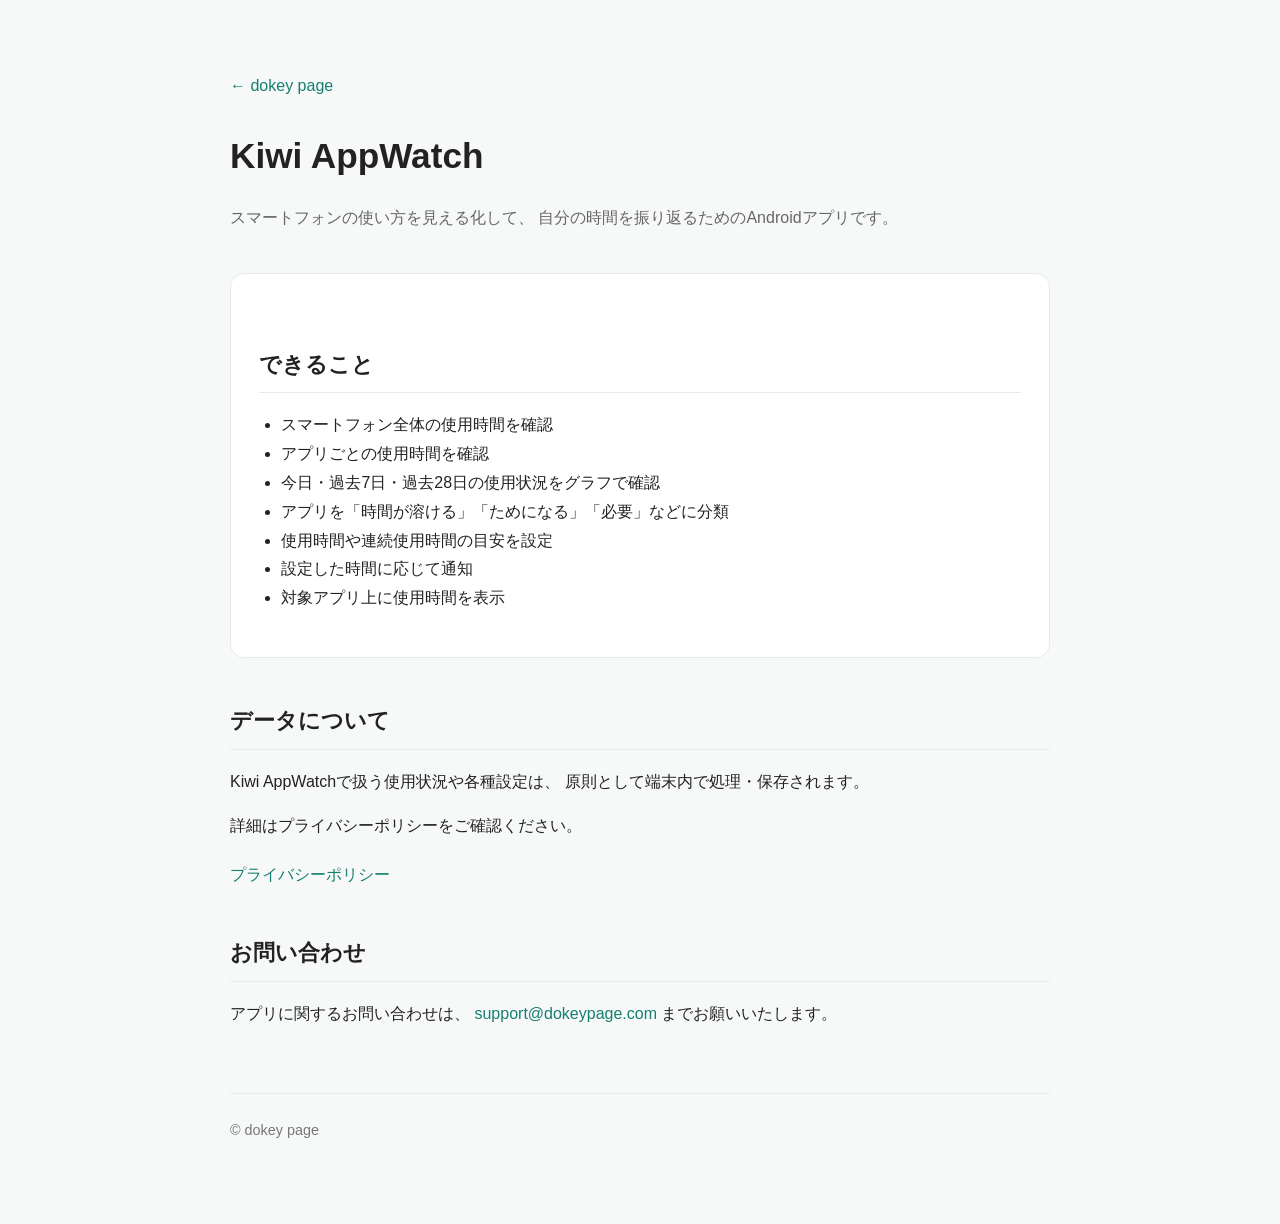
==== kiwi-appwatch/index.html @ 3f7761f4 "Add Kiwi AppWatch page" ====
<!DOCTYPE html>
<html lang="ja">
<head>
  <meta charset="UTF-8">
  <meta name="viewport" content="width=device-width, initial-scale=1.0">

  <title>Kiwi AppWatch | dokey page</title>

  <style>
    body {
      margin: 0;
      font-family: -apple-system, BlinkMacSystemFont, "Segoe UI",
        "Hiragino Kaku Gothic ProN", "Yu Gothic", Meiryo, sans-serif;
      background: #f7f9f8;
      color: #222;
      line-height: 1.8;
    }

    main {
      max-width: 820px;
      margin: 0 auto;
      padding: 56px 24px 80px;
    }

    h1 {
      margin-bottom: 8px;
      font-size: 2.2rem;
    }

    h2 {
      margin-top: 44px;
      padding-bottom: 8px;
      font-size: 1.35rem;
      border-bottom: 1px solid #e6ebe8;
    }

    .sub {
      color: #666;
      margin-bottom: 40px;
    }

    .card {
      margin-top: 24px;
      padding: 28px;
      background: #fff;
      border: 1px solid #e6ebe8;
      border-radius: 14px;
    }

    ul {
      padding-left: 1.4em;
    }

    a {
      color: #157f70;
      text-decoration: none;
    }

    a:hover {
      text-decoration: underline;
    }

    .links {
      display: flex;
      flex-direction: column;
      gap: 12px;
      margin-top: 20px;
    }

    footer {
      margin-top: 64px;
      padding-top: 24px;
      border-top: 1px solid #e6ebe8;
      color: #777;
      font-size: 0.9rem;
    }
  </style>
</head>

<body>
  <main>
    <p><a href="/">← dokey page</a></p>

    <h1>Kiwi AppWatch</h1>
    <p class="sub">
      スマートフォンの使い方を見える化して、
      自分の時間を振り返るためのAndroidアプリです。
    </p>

    <section class="card">
      <h2>できること</h2>

      <ul>
        <li>スマートフォン全体の使用時間を確認</li>
        <li>アプリごとの使用時間を確認</li>
        <li>今日・過去7日・過去28日の使用状況をグラフで確認</li>
        <li>アプリを「時間が溶ける」「ためになる」「必要」などに分類</li>
        <li>使用時間や連続使用時間の目安を設定</li>
        <li>設定した時間に応じて通知</li>
        <li>対象アプリ上に使用時間を表示</li>
      </ul>
    </section>

    <h2>データについて</h2>

    <p>
      Kiwi AppWatchで扱う使用状況や各種設定は、
      原則として端末内で処理・保存されます。
    </p>

    <p>
      詳細はプライバシーポリシーをご確認ください。
    </p>

    <div class="links">
      <a href="/kiwi-appwatch/privacy/">プライバシーポリシー</a>
    </div>

    <h2>お問い合わせ</h2>

    <p>
      アプリに関するお問い合わせは、
      <a href="mailto:support@dokeypage.com">
        support@dokeypage.com
      </a>
      までお願いいたします。
    </p>

    <footer>
      © dokey page
    </footer>
  </main>
</body>
</html>
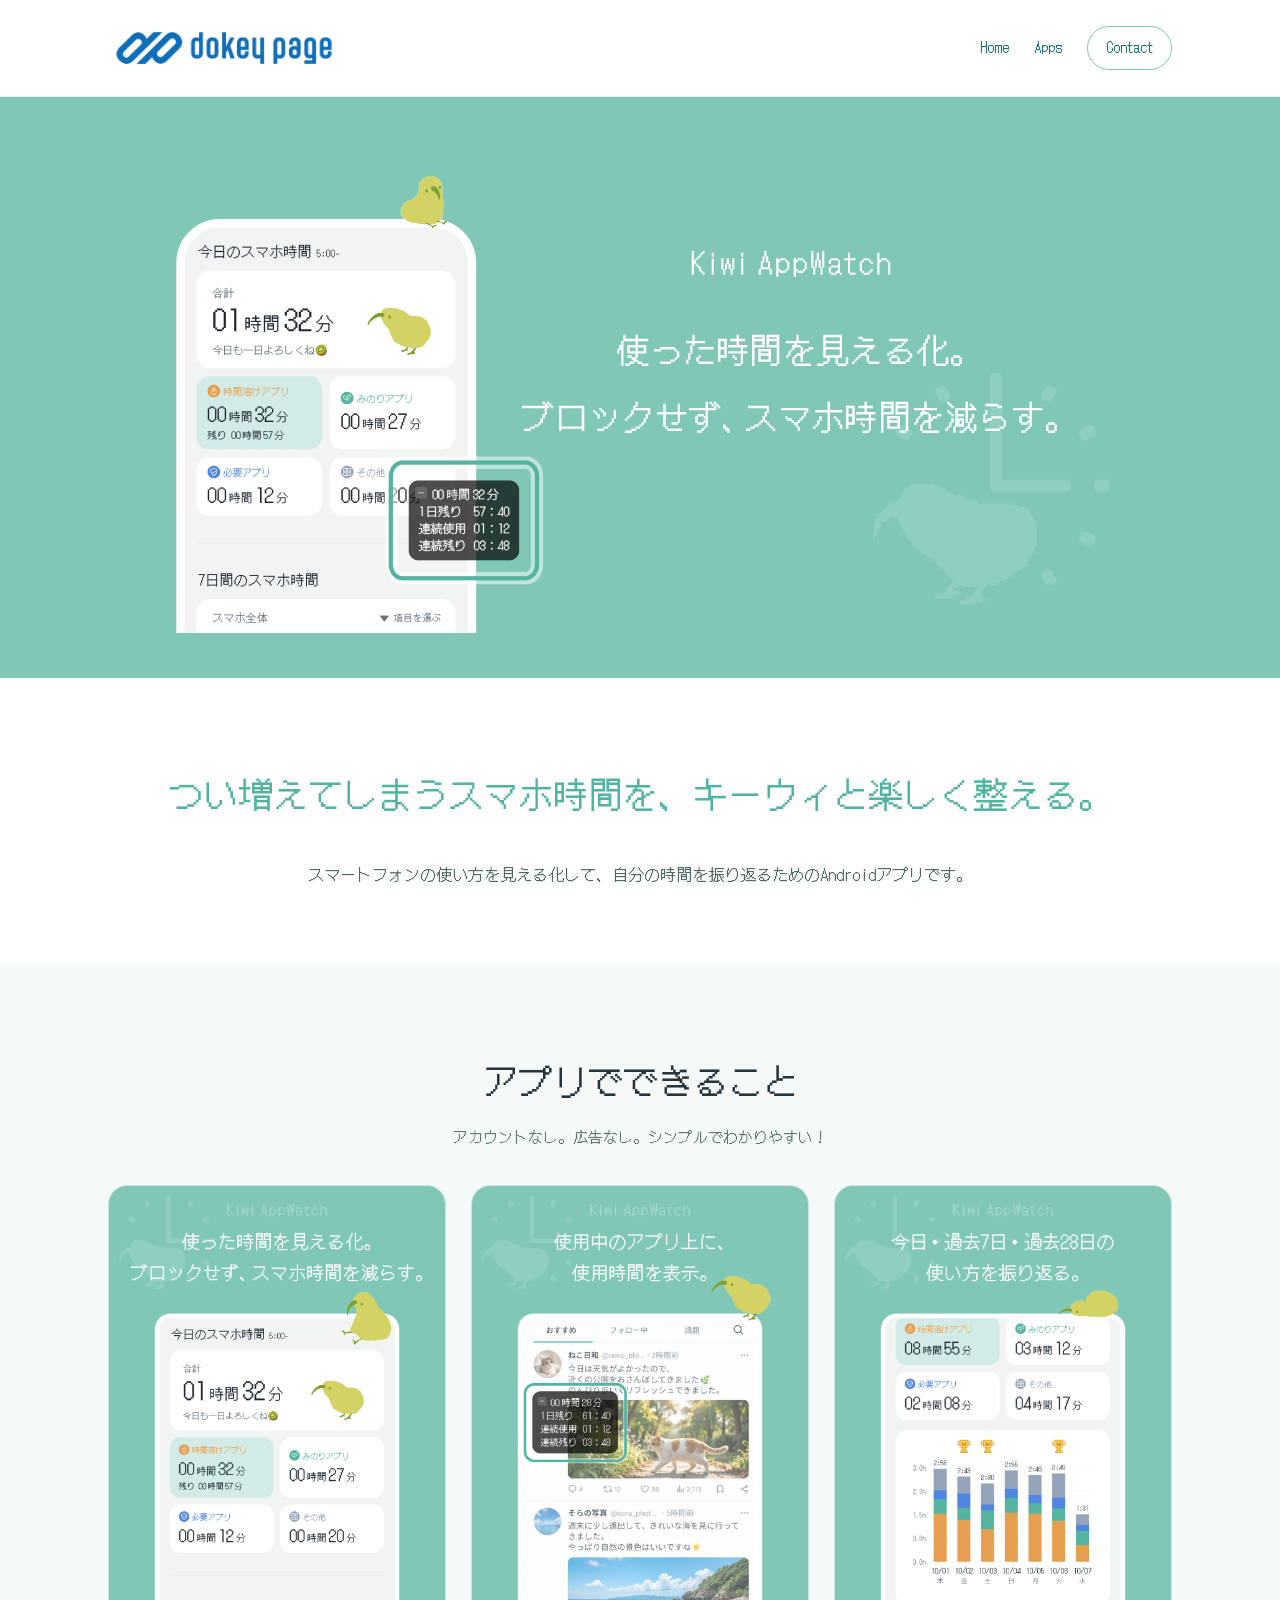
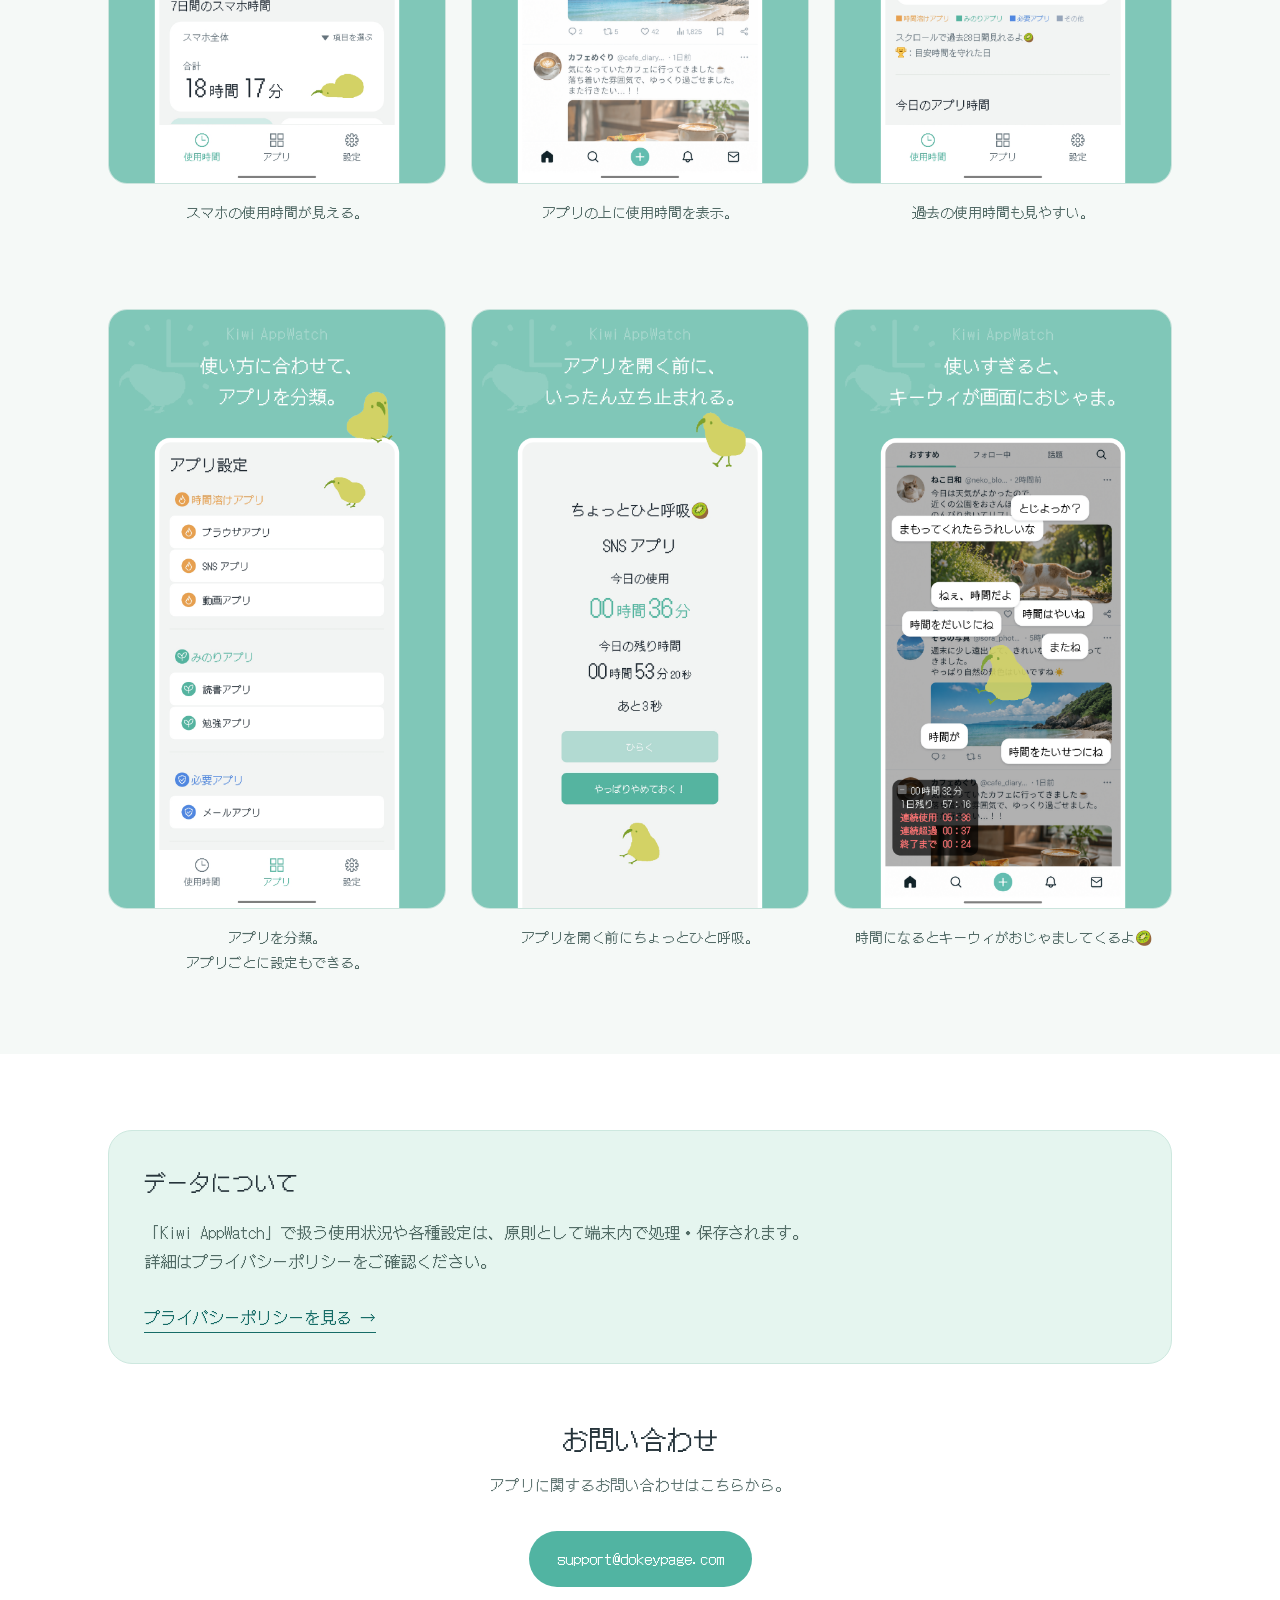
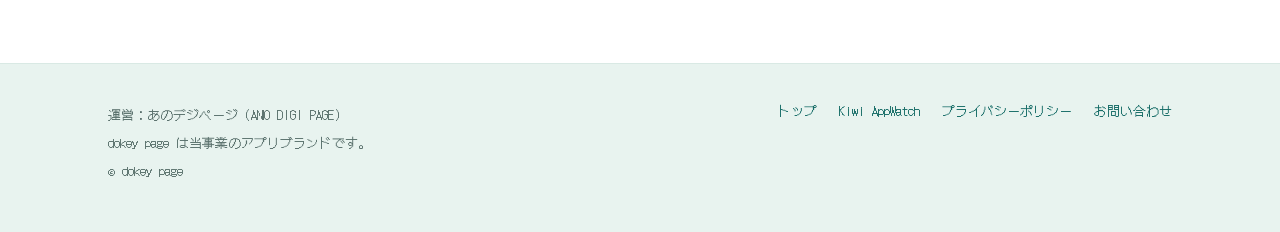
==== commit 38a7fa94: "Add files via upload" ====
--- a/kiwi-appwatch/index.html
+++ b/kiwi-appwatch/index.html
@@ -1,134 +1,6 @@
 <!DOCTYPE html>
-<html lang="ja">
-<head>
-  <meta charset="UTF-8">
-  <meta name="viewport" content="width=device-width, initial-scale=1.0">
 
-  <title>Kiwi AppWatch | dokey page</title>
-
-  <style>
-    body {
-      margin: 0;
-      font-family: -apple-system, BlinkMacSystemFont, "Segoe UI",
-        "Hiragino Kaku Gothic ProN", "Yu Gothic", Meiryo, sans-serif;
-      background: #f7f9f8;
-      color: #222;
-      line-height: 1.8;
-    }
-
-    main {
-      max-width: 820px;
-      margin: 0 auto;
-      padding: 56px 24px 80px;
-    }
-
-    h1 {
-      margin-bottom: 8px;
-      font-size: 2.2rem;
-    }
-
-    h2 {
-      margin-top: 44px;
-      padding-bottom: 8px;
-      font-size: 1.35rem;
-      border-bottom: 1px solid #e6ebe8;
-    }
-
-    .sub {
-      color: #666;
-      margin-bottom: 40px;
-    }
-
-    .card {
-      margin-top: 24px;
-      padding: 28px;
-      background: #fff;
-      border: 1px solid #e6ebe8;
-      border-radius: 14px;
-    }
-
-    ul {
-      padding-left: 1.4em;
-    }
-
-    a {
-      color: #157f70;
-      text-decoration: none;
-    }
-
-    a:hover {
-      text-decoration: underline;
-    }
-
-    .links {
-      display: flex;
-      flex-direction: column;
-      gap: 12px;
-      margin-top: 20px;
-    }
-
-    footer {
-      margin-top: 64px;
-      padding-top: 24px;
-      border-top: 1px solid #e6ebe8;
-      color: #777;
-      font-size: 0.9rem;
-    }
-  </style>
-</head>
-
-<body>
-  <main>
-    <p><a href="/">← dokey page</a></p>
-
-    <h1>Kiwi AppWatch</h1>
-    <p class="sub">
-      スマートフォンの使い方を見える化して、
-      自分の時間を振り返るためのAndroidアプリです。
-    </p>
-
-    <section class="card">
-      <h2>できること</h2>
-
-      <ul>
-        <li>スマートフォン全体の使用時間を確認</li>
-        <li>アプリごとの使用時間を確認</li>
-        <li>今日・過去7日・過去28日の使用状況をグラフで確認</li>
-        <li>アプリを「時間が溶ける」「ためになる」「必要」などに分類</li>
-        <li>使用時間や連続使用時間の目安を設定</li>
-        <li>設定した時間に応じて通知</li>
-        <li>対象アプリ上に使用時間を表示</li>
-      </ul>
-    </section>
-
-    <h2>データについて</h2>
-
-    <p>
-      Kiwi AppWatchで扱う使用状況や各種設定は、
-      原則として端末内で処理・保存されます。
-    </p>
-
-    <p>
-      詳細はプライバシーポリシーをご確認ください。
-    </p>
-
-    <div class="links">
-      <a href="/kiwi-appwatch/privacy/">プライバシーポリシー</a>
-    </div>
-
-    <h2>お問い合わせ</h2>
-
-    <p>
-      アプリに関するお問い合わせは、
-      <a href="mailto:support@dokeypage.com">
-        support@dokeypage.com
-      </a>
-      までお願いいたします。
-    </p>
-
-    <footer>
-      © dokey page
-    </footer>
-  </main>
-</body>
-</html>+<html lang="ja"><head><meta charset="utf-8"/><meta content="width=device-width,initial-scale=1.0" name="viewport"/><meta content="#80c7b8" name="theme-color"/><meta content="スマホの使用時間を見える化するAndroidアプリ Kiwi AppWatch。" name="description"/><title>Kiwi AppWatch | dokey page</title><link href="https://fonts.googleapis.com" rel="preconnect"/><link crossorigin="" href="https://fonts.gstatic.com" rel="preconnect"/><link href="../assets/site.css" rel="stylesheet"/></head><body class="app-page"><header class="header"><div class="shell nav"><a aria-label="dokey page トップ" class="brand" href="../index.html"><img alt="dokey page" height="211" src="../assets/dokey_page_logo_yoko.png" width="1000"/></a><nav aria-label="メインナビゲーション" class="navlinks"><a href="../index.html">Home</a><a href="index.html">Apps</a><a class="nav-cta" href="mailto:support@dokeypage.com">Contact</a></nav></div></header><main><section class="hero-banner"><div class="shell hero-banner-inner"><img alt="Kiwi AppWatchの画面とキーウィのキービジュアル" height="500" src="../assets/fg.png" width="1024"/></div></section>
+<section class="section app-introduction"><div class="shell"><div class="section-head"><h2>つい増えてしまうスマホ時間を、キーウィと楽しく整える。</h2></div><p class="intro">スマートフォンの使い方を見える化して、自分の時間を振り返るためのAndroidアプリです。</p></div></section>
+<section class="section"><div class="shell"><div class="section-head"><h2>アプリでできること</h2><p>アカウントなし。広告なし。シンプルでわかりやすい！</p></div><div class="gallery"><div><div class="shot"><img alt="Kiwi AppWatchの紹介画像 1" height="1920" loading="lazy" src="../assets/sp_1.png" width="1080"/></div><p class="shot-caption shot-caption-1">スマホの使用時間が見える。</p></div><div><div class="shot"><img alt="Kiwi AppWatchの紹介画像 2" height="1920" loading="lazy" src="../assets/sp_2.png" width="1080"/></div><p class="shot-caption shot-caption-2">アプリの上に使用時間を表示。</p></div><div><div class="shot"><img alt="Kiwi AppWatchの紹介画像 3" height="1920" loading="lazy" src="../assets/sp_3.png" width="1080"/></div><p class="shot-caption shot-caption-3">過去の使用時間も見やすい。</p></div><div><div class="shot"><img alt="Kiwi AppWatchの紹介画像 4" height="1920" loading="lazy" src="../assets/sp_4.png" width="1080"/></div><p class="shot-caption shot-caption-4">アプリを分類。<br/>アプリごとに設定もできる。</p></div><div><div class="shot"><img alt="Kiwi AppWatchの紹介画像 5" height="1920" loading="lazy" src="../assets/sp_5.png" width="1080"/></div><p class="shot-caption shot-caption-5">アプリを開く前にちょっとひと呼吸。</p></div><div><div class="shot"><img alt="Kiwi AppWatchの紹介画像 6" height="1920" loading="lazy" src="../assets/sp_6.png" width="1080"/></div><p class="shot-caption shot-caption-6">時間になるとキーウィがおじゃましてくるよ🥝</p></div></div></div></section>
+<section class="section alt"><div class="shell"><div class="info-panel"><h3>データについて</h3><p>「Kiwi AppWatch」で扱う使用状況や各種設定は、原則として端末内で処理・保存されます。<br/>詳細はプライバシーポリシーをご確認ください。</p><a class="detail-link" href="privacy/index.html">プライバシーポリシーを見る →</a></div><div class="center app-contact"><h2 style="font-weight:400">お問い合わせ</h2><p>アプリに関するお問い合わせはこちらから。</p><a class="button" href="mailto:support@dokeypage.com" style="background:#51b4a2;color:#fff">support@dokeypage.com</a></div></div></section></main><footer class="footer"><div class="shell footer-content"><div><p>運営：あのデジページ（ANO DIGI PAGE）</p><p>dokey page は当事業のアプリブランドです。</p><p>© dokey page</p></div><nav aria-label="フッター" class="foot-links"><a href="../index.html">トップ</a><a href="index.html">Kiwi AppWatch</a><a href="privacy/index.html">プライバシーポリシー</a><a href="mailto:support@dokeypage.com">お問い合わせ</a></nav></div></footer></body></html>
--- a/assets/site.css
+++ b/assets/site.css
@@ -0,0 +1,56 @@
+@import url('https://fonts.googleapis.com/css2?family=DotGothic16&display=swap');
+:root{--mint:#80c7b8;--deep:#226b65;--green:#51b4a2;--dark:#26343b;--paper:#f5f9f7;--line:#d7eae5}
+*{box-sizing:border-box}html{scroll-behavior:smooth}body{margin:0;background:var(--paper);color:var(--dark);font-family:'DotGothic16',sans-serif;line-height:1.85}img{display:block;max-width:100%}a{color:#166c67;text-decoration:none}a:hover{text-decoration:underline}a:focus-visible{outline:3px solid #166c67;outline-offset:5px;border-radius:3px}button:focus-visible{outline:3px solid #166c67;outline-offset:5px}.shell{max-width:1120px;margin:auto;padding:0 28px}.header{background:#fff;position:relative;z-index:2;border-bottom:1px solid #e7f0ed}.nav{display:flex;align-items:center;justify-content:space-between;gap:25px;min-height:96px}.brand img{width:232px;height:auto}.navlinks{display:flex;gap:25px;align-items:center;flex-wrap:wrap}.navlinks a{font-size:14px}.navlinks .nav-cta{border:1px solid var(--mint);border-radius:100px;padding:8px 18px}.hero{background:var(--mint);position:relative;overflow:hidden}.hero:before{content:'';position:absolute;width:490px;height:490px;border:2px solid #ffffff30;border-radius:50%;top:-280px;right:-80px}.hero-inner{position:relative;padding-top:74px;padding-bottom:80px;display:grid;grid-template-columns:1fr 1fr;gap:60px;align-items:center}.eyebrow{font-size:15px;letter-spacing:.08em;color:#eafff9}.hero h1{font-size:clamp(30px,4.3vw,55px);line-height:1.65;margin:18px 0 21px;color:#fff;font-weight:400;letter-spacing:.015em}.hero p{color:#f8fffc;font-size:17px;max-width:480px}.hero-media{position:relative}.hero-media img{filter:drop-shadow(0 22px 22px #1b797327);border-radius:18px}.hero-media .floating{position:absolute;top:-22px;right:-14px;font-size:34px;background:#fff;line-height:1;border-radius:50%;padding:14px;box-shadow:0 8px 30px #276d6630}.button{display:inline-flex;align-items:center;justify-content:center;border-radius:999px;background:#fff;color:#237a70;padding:13px 27px;margin-top:20px;border:1px solid transparent;font:inherit;font-size:15px;transition:transform .2s}.button:hover{transform:translateY(-2px);text-decoration:none}.button.outline{background:transparent;border-color:#fff;color:#fff}.buttons{display:flex;gap:12px;flex-wrap:wrap}.section{padding:76px 0}.section.alt{background:#fff}.section-head{margin-bottom:34px;text-align:center}.section-head .small{color:#4f9d91;font-size:14px}.section-head h2{font-weight:400;font-size:clamp(25px,3vw,35px);margin:7px 0 10px}.section-head p{margin:0;color:#617673;font-size:15px}.product{display:grid;grid-template-columns:1fr 1fr;gap:48px;align-items:center}.product-img{border-radius:24px;overflow:hidden;background:var(--mint)}.product-img img{width:100%;height:auto}.product-copy h3{font-size:31px;font-weight:400;margin:10px 0}.product-copy p{color:#60736f}.pill{display:inline-block;padding:5px 13px;border-radius:30px;background:#ddf3ed;color:#236e65;font-size:12px}.detail-link{display:inline-block;border-bottom:1px solid currentColor;margin-top:10px}.features{display:grid;grid-template-columns:repeat(3,1fr);gap:18px}.feature{background:#fff;border:1px solid #e0eee9;border-radius:18px;padding:23px}.feature h3{font-size:18px;font-weight:400;margin:9px 0}.feature p{font-size:14px;color:#61726f;margin:0}.feature-icon{width:45px;height:45px;border-radius:14px;background:#d6efea;display:grid;place-items:center;font-size:23px;color:#2a9c8c}.gallery{display:grid;grid-template-columns:repeat(3,minmax(0,1fr));gap:25px}.shot{background:#80c7b8;border-radius:19px;overflow:hidden;border:1px solid #cbe4dd}.shot img{width:100%;height:auto}.shot-caption{text-align:center;font-size:14px;color:#536b67;margin:11px 0 0}.info-panel{background:#e5f5ef;border:1px solid #cde8df;border-radius:24px;padding:30px 35px}.info-panel p{color:#536d67}.info-panel h3{margin:0;font-weight:400;font-size:22px}.footer{background:#e8f3ef;border-top:1px solid #d9e9e4;padding:35px 0 45px;color:#59706c;font-size:13px}.footer-content{display:flex;gap:18px;justify-content:space-between;flex-wrap:wrap}.footer p{margin:4px 0}.foot-links{display:flex;gap:22px;flex-wrap:wrap}.center{text-align:center}.hero-banner{background:#80c7b8}.hero-banner-inner{padding:50px 0 62px}.hero-banner img{width:min(100%,1024px);margin:auto;border-radius:18px}.hero-banner-heading{text-align:center;color:#fff;font-size:clamp(27px,4vw,43px);font-weight:400;margin:0 0 15px}.hero-banner-heading+p{text-align:center;color:#fff;margin:0 0 28px}.intro{max-width:780px;margin:0 auto;text-align:center;color:#506964}.privacy-plain{font-family:-apple-system,BlinkMacSystemFont,'Segoe UI','Yu Gothic',Meiryo,sans-serif}
+@media(max-width:760px){.shell{padding:0 19px}.nav{min-height:78px;gap:14px;align-items:center}.brand img{width:165px}.navlinks{gap:12px}.navlinks a{font-size:12px}.navlinks .nav-cta{padding:5px 10px}.hero-inner{grid-template-columns:1fr;gap:28px;text-align:center;padding:43px 0 50px}.hero p{margin-left:auto;margin-right:auto}.hero-media{max-width:550px;margin:auto}.hero-media .floating{right:3px}.buttons{justify-content:center}.section{padding:50px 0}.product{grid-template-columns:1fr;gap:26px}.product-copy{text-align:center}.features{grid-template-columns:1fr}.gallery{grid-template-columns:repeat(2,minmax(0,1fr));gap:13px}.shot-caption{font-size:12px}.info-panel{padding:25px 20px}.footer-content{display:block}.foot-links{margin-top:15px}.hero-banner-inner{padding:35px 0 45px}}
+@media(max-width:390px){.brand img{width:135px}.navlinks{gap:8px}.navlinks a{font-size:11px}.hero h1{font-size:28px}.gallery{gap:9px}}
+
+/* Requested refinements */
+.nowrap{white-space:nowrap}
+.home-page .hero-inner{display:block;max-width:1120px;text-align:center;padding-top:66px;padding-bottom:75px}
+.home-page .hero h1{font-size:clamp(26px,4vw,52px)}
+.home-page .hero p{margin-left:auto;margin-right:auto}
+.home-page .product-img img{width:100%;height:auto;object-fit:contain;max-height:none}
+.home-page .product-img{background:transparent;border-radius:22px}
+.product-tagline{font-size:clamp(17px,2vw,22px);color:var(--dark)!important;line-height:1.8;margin:6px 0 18px}
+.home-page .contact-heading{margin-bottom:20px}
+.home-page .contact-heading h2,.app-contact h2{font-size:clamp(25px,3vw,35px);font-weight:400;line-height:1.5;margin:0 0 13px}
+.home-page .section.alt .center p,.app-contact p{font-size:15px;line-height:1.85;color:#617673;margin:0 0 12px}
+.app-page .hero-banner-inner{padding:36px 0 45px}
+.app-page .hero-banner img{border-radius:18px;object-fit:contain;height:auto}
+.app-page .gallery{row-gap:56px}
+.app-page .shot-caption{line-height:1.8;min-height:3.8em;margin-top:16px}
+.app-contact{margin-top:55px}
+@media(max-width:760px){.home-page .hero-inner{padding:45px 0 55px}.home-page .hero h1{font-size:clamp(24px,6.3vw,38px)}.app-page .gallery{row-gap:36px}.app-page .shot-caption{min-height:4em}}
+@media(max-width:390px){.home-page .hero h1{font-size:clamp(22px,6vw,27px)}}
+
+/* 2026-11-02 requested adjustments */
+.home-page .hero h1{white-space:nowrap;letter-spacing:0;font-size:clamp(17px,4vw,50px)}
+.home-page .product{align-items:start}
+.home-page .product-copy{align-self:start}
+.home-page .product-tagline,.app-page .app-introduction .section-head h2{color:var(--green)!important}
+.home-page .contact-heading h2,.app-page .app-contact h2{font-size:clamp(20px,2.25vw,26px)}
+.app-page .app-introduction{background:#fff}
+.app-page .app-introduction .section-head h2{max-width:950px;margin-left:auto;margin-right:auto}
+@media(max-width:760px){.home-page .hero h1{font-size:clamp(15px,4.25vw,32px)}.home-page .product-copy{align-self:auto}}
+
+/* Home heading and shared contact typography */
+.home-page .hero h1 {
+  font-size:clamp(20px,5.4vw,50px);
+  white-space:nowrap;
+  letter-spacing:-.035em;
+}
+.home-page .hero h1 .tight-comma {margin-right:-.16em;}
+.home-page .contact-heading {margin-bottom:0;}
+.home-page .contact-heading h2, .app-page .app-contact h2 {
+  font-size:clamp(20px,2.25vw,26px);
+  line-height:1.5;
+  margin:0 0 13px;
+  font-weight:400;
+}
+.home-page .section.alt .center p, .app-page .app-contact p {
+  font-size:15px;line-height:1.85;color:#617673;margin:0 0 12px;
+}
+.home-page .section.alt .center .button, .app-page .app-contact .button {
+  font-size:15px;line-height:1.85;
+}
+@media(max-width:390px){.home-page .hero h1{font-size:20px;letter-spacing:-.05em;}}
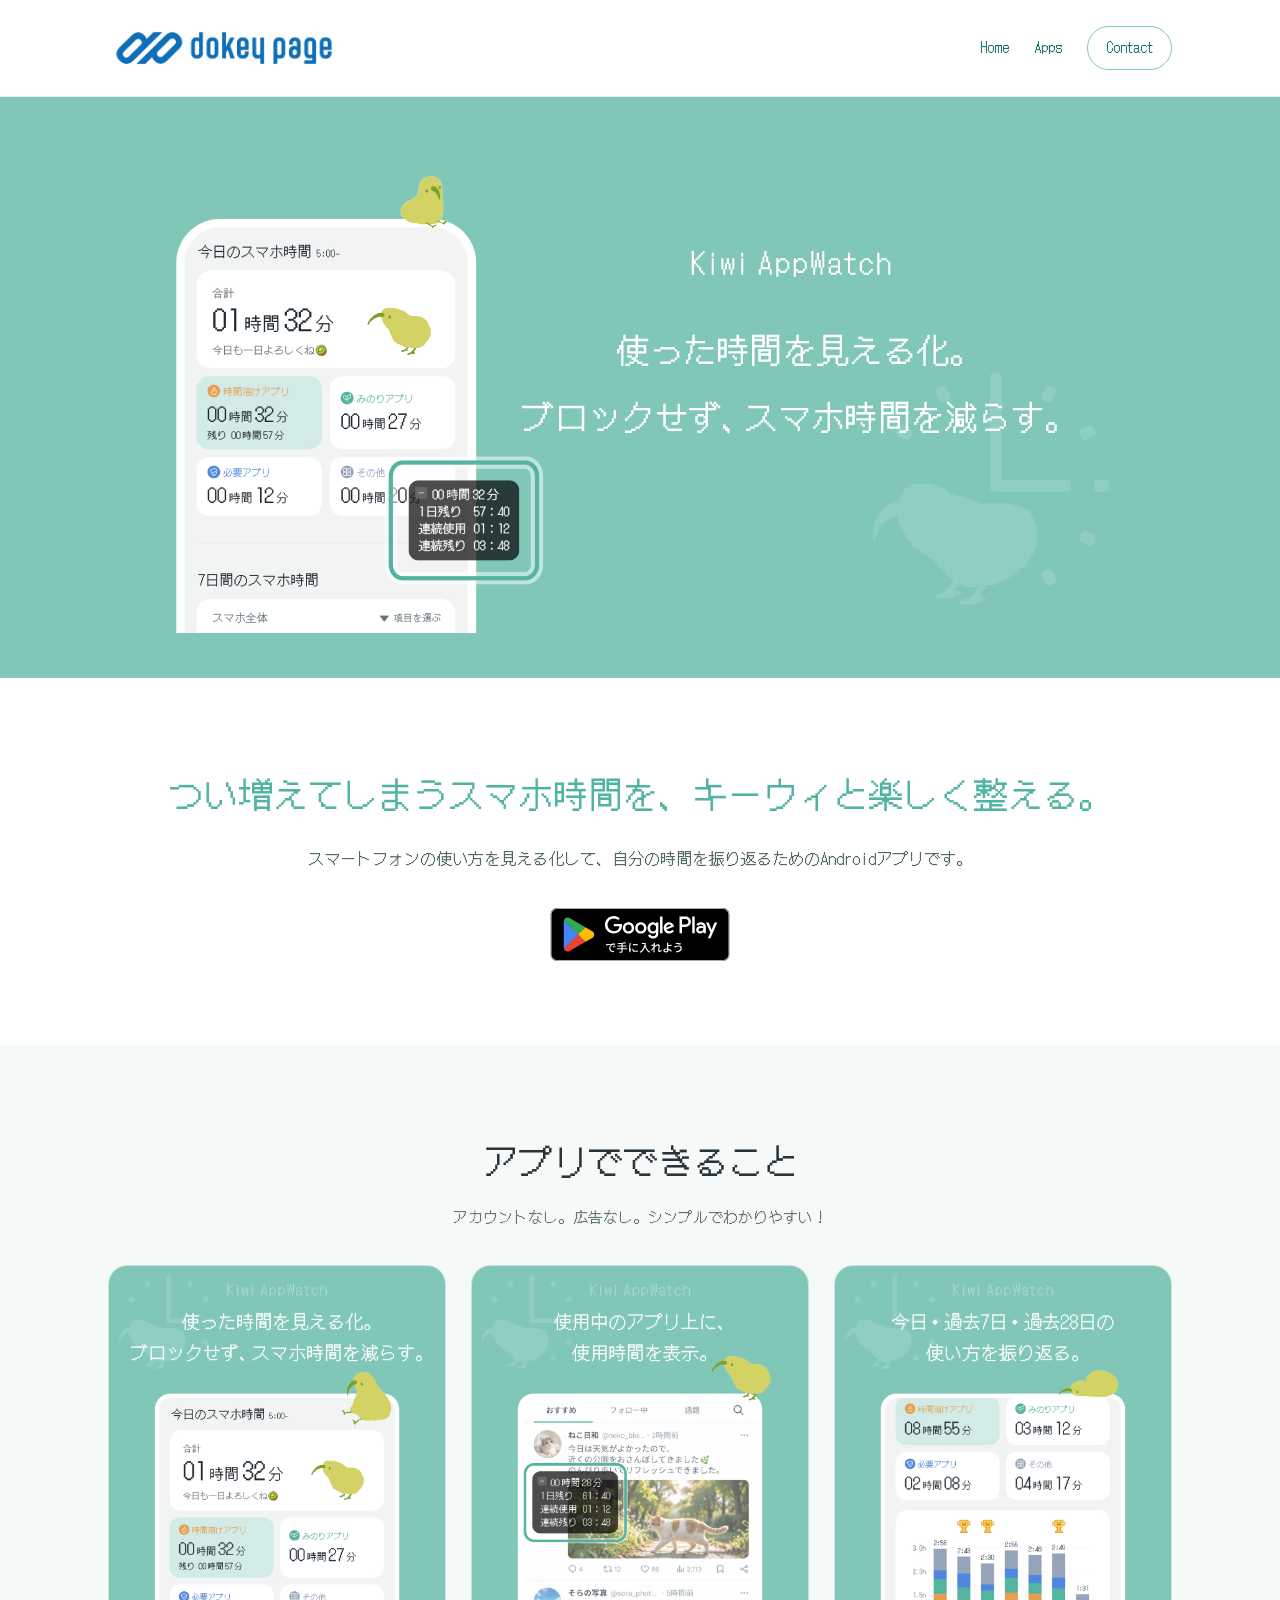
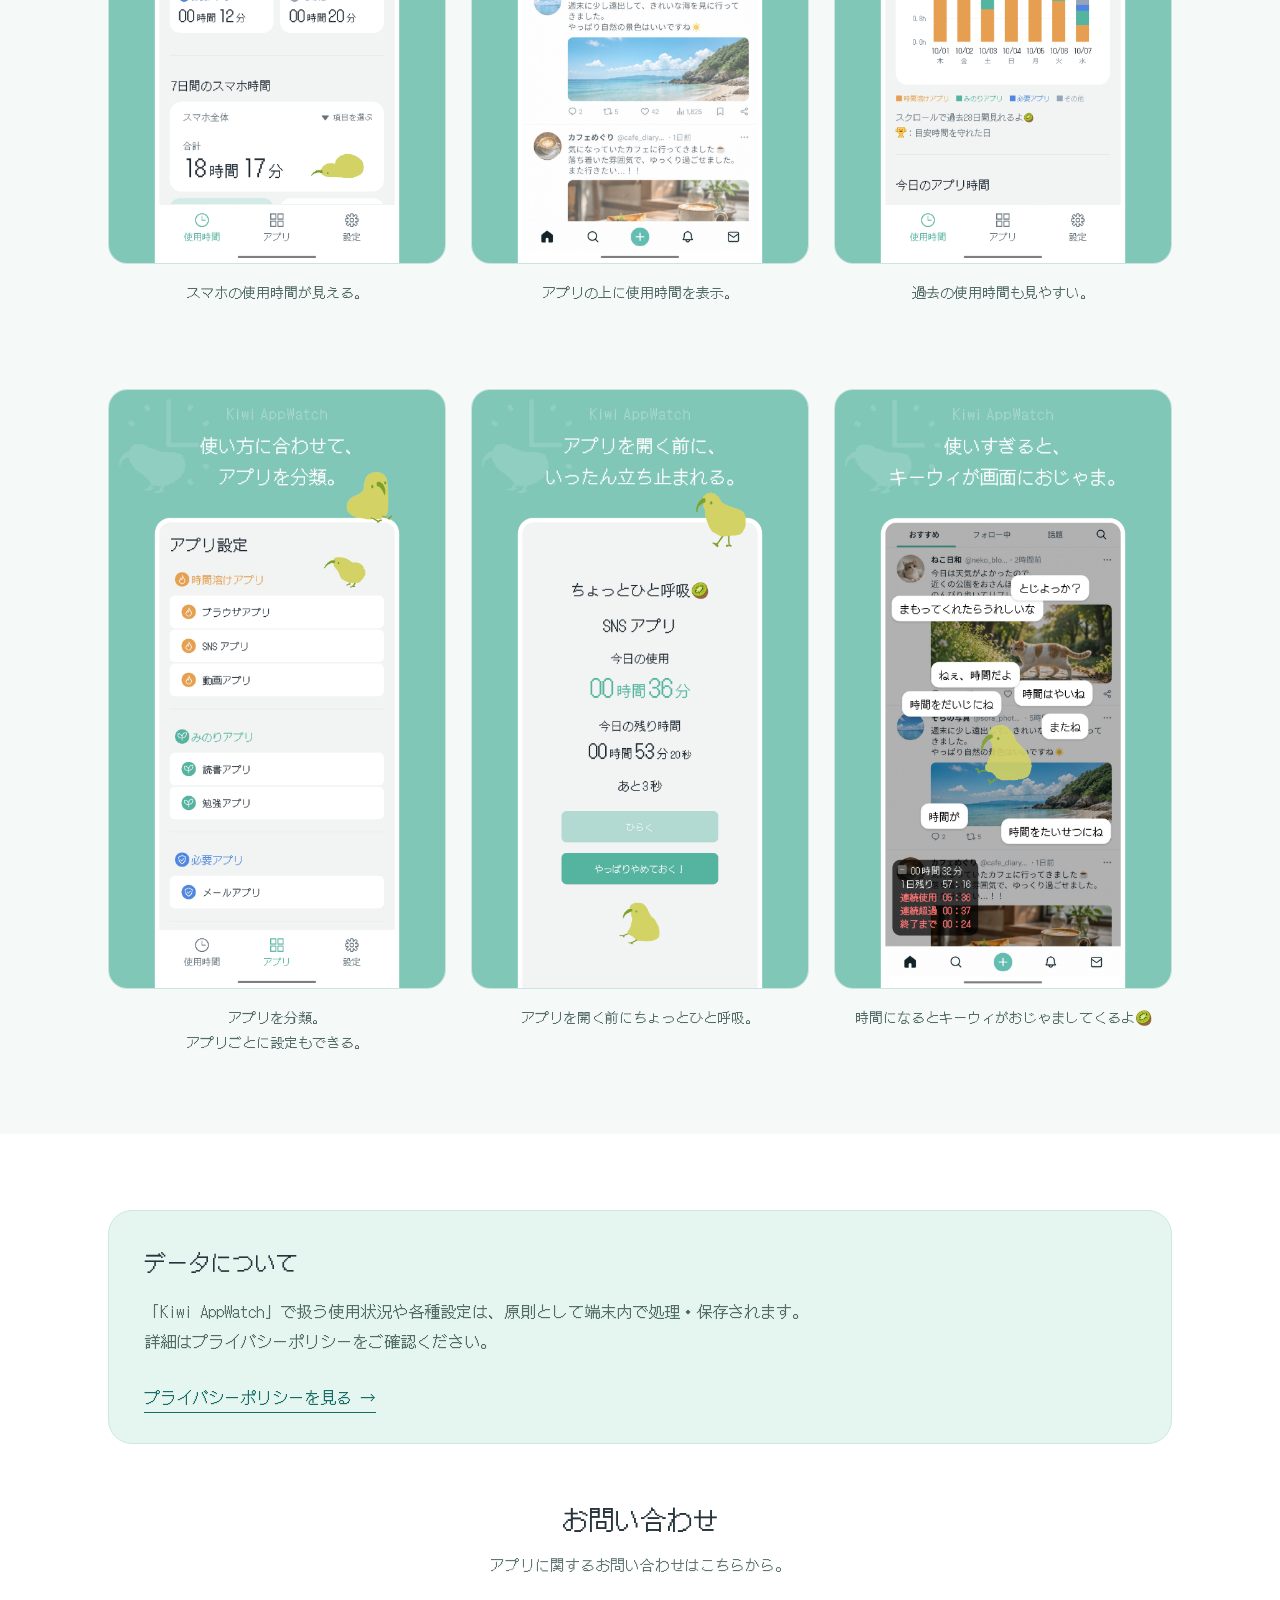
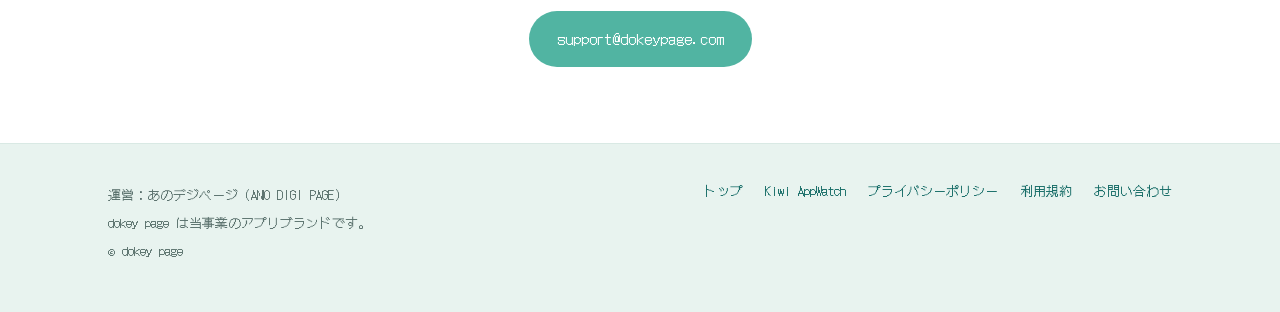
==== commit 75be9bf6: "Add files via upload" ====
--- a/kiwi-appwatch/index.html
+++ b/kiwi-appwatch/index.html
@@ -1,6 +1,6 @@
 <!DOCTYPE html>
 
 <html lang="ja"><head><meta charset="utf-8"/><meta content="width=device-width,initial-scale=1.0" name="viewport"/><meta content="#80c7b8" name="theme-color"/><meta content="スマホの使用時間を見える化するAndroidアプリ Kiwi AppWatch。" name="description"/><title>Kiwi AppWatch | dokey page</title><link href="https://fonts.googleapis.com" rel="preconnect"/><link crossorigin="" href="https://fonts.gstatic.com" rel="preconnect"/><link href="../assets/site.css" rel="stylesheet"/></head><body class="app-page"><header class="header"><div class="shell nav"><a aria-label="dokey page トップ" class="brand" href="../index.html"><img alt="dokey page" height="211" src="../assets/dokey_page_logo_yoko.png" width="1000"/></a><nav aria-label="メインナビゲーション" class="navlinks"><a href="../index.html">Home</a><a href="index.html">Apps</a><a class="nav-cta" href="mailto:support@dokeypage.com">Contact</a></nav></div></header><main><section class="hero-banner"><div class="shell hero-banner-inner"><img alt="Kiwi AppWatchの画面とキーウィのキービジュアル" height="500" src="../assets/fg.png" width="1024"/></div></section>
-<section class="section app-introduction"><div class="shell"><div class="section-head"><h2>つい増えてしまうスマホ時間を、キーウィと楽しく整える。</h2></div><p class="intro">スマートフォンの使い方を見える化して、自分の時間を振り返るためのAndroidアプリです。</p></div></section>
+<section class="section app-introduction"><div class="shell"><div class="section-head"><h2>つい増えてしまうスマホ時間を、キーウィと楽しく整える。</h2></div><p class="intro">スマートフォンの使い方を見える化して、自分の時間を振り返るためのAndroidアプリです。</p><div class="play-badge-container play-badge-centered"><a aria-label="Google PlayでKiwi AppWatchを入手する" class="play-badge" href="https://play.google.com/store/apps/details?id=com.dokeypage.kiwiappwatch"><img alt="Google Play で手に入れよう" height="53" src="../assets/GetItOnGooglePlay_Badge_Print_color_Japanese.svg" width="180"/></a></div></div></section>
 <section class="section"><div class="shell"><div class="section-head"><h2>アプリでできること</h2><p>アカウントなし。広告なし。シンプルでわかりやすい！</p></div><div class="gallery"><div><div class="shot"><img alt="Kiwi AppWatchの紹介画像 1" height="1920" loading="lazy" src="../assets/sp_1.png" width="1080"/></div><p class="shot-caption shot-caption-1">スマホの使用時間が見える。</p></div><div><div class="shot"><img alt="Kiwi AppWatchの紹介画像 2" height="1920" loading="lazy" src="../assets/sp_2.png" width="1080"/></div><p class="shot-caption shot-caption-2">アプリの上に使用時間を表示。</p></div><div><div class="shot"><img alt="Kiwi AppWatchの紹介画像 3" height="1920" loading="lazy" src="../assets/sp_3.png" width="1080"/></div><p class="shot-caption shot-caption-3">過去の使用時間も見やすい。</p></div><div><div class="shot"><img alt="Kiwi AppWatchの紹介画像 4" height="1920" loading="lazy" src="../assets/sp_4.png" width="1080"/></div><p class="shot-caption shot-caption-4">アプリを分類。<br/>アプリごとに設定もできる。</p></div><div><div class="shot"><img alt="Kiwi AppWatchの紹介画像 5" height="1920" loading="lazy" src="../assets/sp_5.png" width="1080"/></div><p class="shot-caption shot-caption-5">アプリを開く前にちょっとひと呼吸。</p></div><div><div class="shot"><img alt="Kiwi AppWatchの紹介画像 6" height="1920" loading="lazy" src="../assets/sp_6.png" width="1080"/></div><p class="shot-caption shot-caption-6">時間になるとキーウィがおじゃましてくるよ🥝</p></div></div></div></section>
-<section class="section alt"><div class="shell"><div class="info-panel"><h3>データについて</h3><p>「Kiwi AppWatch」で扱う使用状況や各種設定は、原則として端末内で処理・保存されます。<br/>詳細はプライバシーポリシーをご確認ください。</p><a class="detail-link" href="privacy/index.html">プライバシーポリシーを見る →</a></div><div class="center app-contact"><h2 style="font-weight:400">お問い合わせ</h2><p>アプリに関するお問い合わせはこちらから。</p><a class="button" href="mailto:support@dokeypage.com" style="background:#51b4a2;color:#fff">support@dokeypage.com</a></div></div></section></main><footer class="footer"><div class="shell footer-content"><div><p>運営：あのデジページ（ANO DIGI PAGE）</p><p>dokey page は当事業のアプリブランドです。</p><p>© dokey page</p></div><nav aria-label="フッター" class="foot-links"><a href="../index.html">トップ</a><a href="index.html">Kiwi AppWatch</a><a href="privacy/index.html">プライバシーポリシー</a><a href="mailto:support@dokeypage.com">お問い合わせ</a></nav></div></footer></body></html>+<section class="section alt"><div class="shell"><div class="info-panel"><h3>データについて</h3><p>「Kiwi AppWatch」で扱う使用状況や各種設定は、原則として端末内で処理・保存されます。<br/>詳細はプライバシーポリシーをご確認ください。</p><a class="detail-link" href="privacy/index.html">プライバシーポリシーを見る →</a></div><div class="center app-contact"><h2 style="font-weight:400">お問い合わせ</h2><p>アプリに関するお問い合わせはこちらから。</p><a class="button" href="mailto:support@dokeypage.com" style="background:#51b4a2;color:#fff">support@dokeypage.com</a></div></div></section></main><footer class="footer"><div class="shell footer-content"><div><p>運営：あのデジページ（ANO DIGI PAGE）</p><p>dokey page は当事業のアプリブランドです。</p><p>© dokey page</p></div><nav aria-label="フッター" class="foot-links"><a href="../index.html">トップ</a><a href="index.html">Kiwi AppWatch</a><a href="privacy/index.html">プライバシーポリシー</a><a href="https://dokeypage.com/kiwi-appwatch/terms/">利用規約</a><a href="mailto:support@dokeypage.com">お問い合わせ</a></nav></div></footer></body></html>
--- a/assets/site.css
+++ b/assets/site.css
@@ -54,3 +54,14 @@
   font-size:15px;line-height:1.85;
 }
 @media(max-width:390px){.home-page .hero h1{font-size:20px;letter-spacing:-.05em;}}
+
+/* Google Play official badge, shared by Home and Kiwi AppWatch */
+.play-badge-container{margin-top:22px}
+.play-badge-centered{text-align:center}
+.play-badge{display:inline-block;line-height:0;border-radius:5px}
+.play-badge img{display:block;width:180px;height:auto;max-width:100%;object-fit:contain}
+
+/* 2026-11-05: Requested fine spacing adjustments */
+.home-page .product-copy .play-badge-container { margin-top:34px; }
+.app-page .app-introduction .section-head { margin-bottom:18px; }
+.app-page .app-introduction .play-badge-container { margin-top:34px; }
